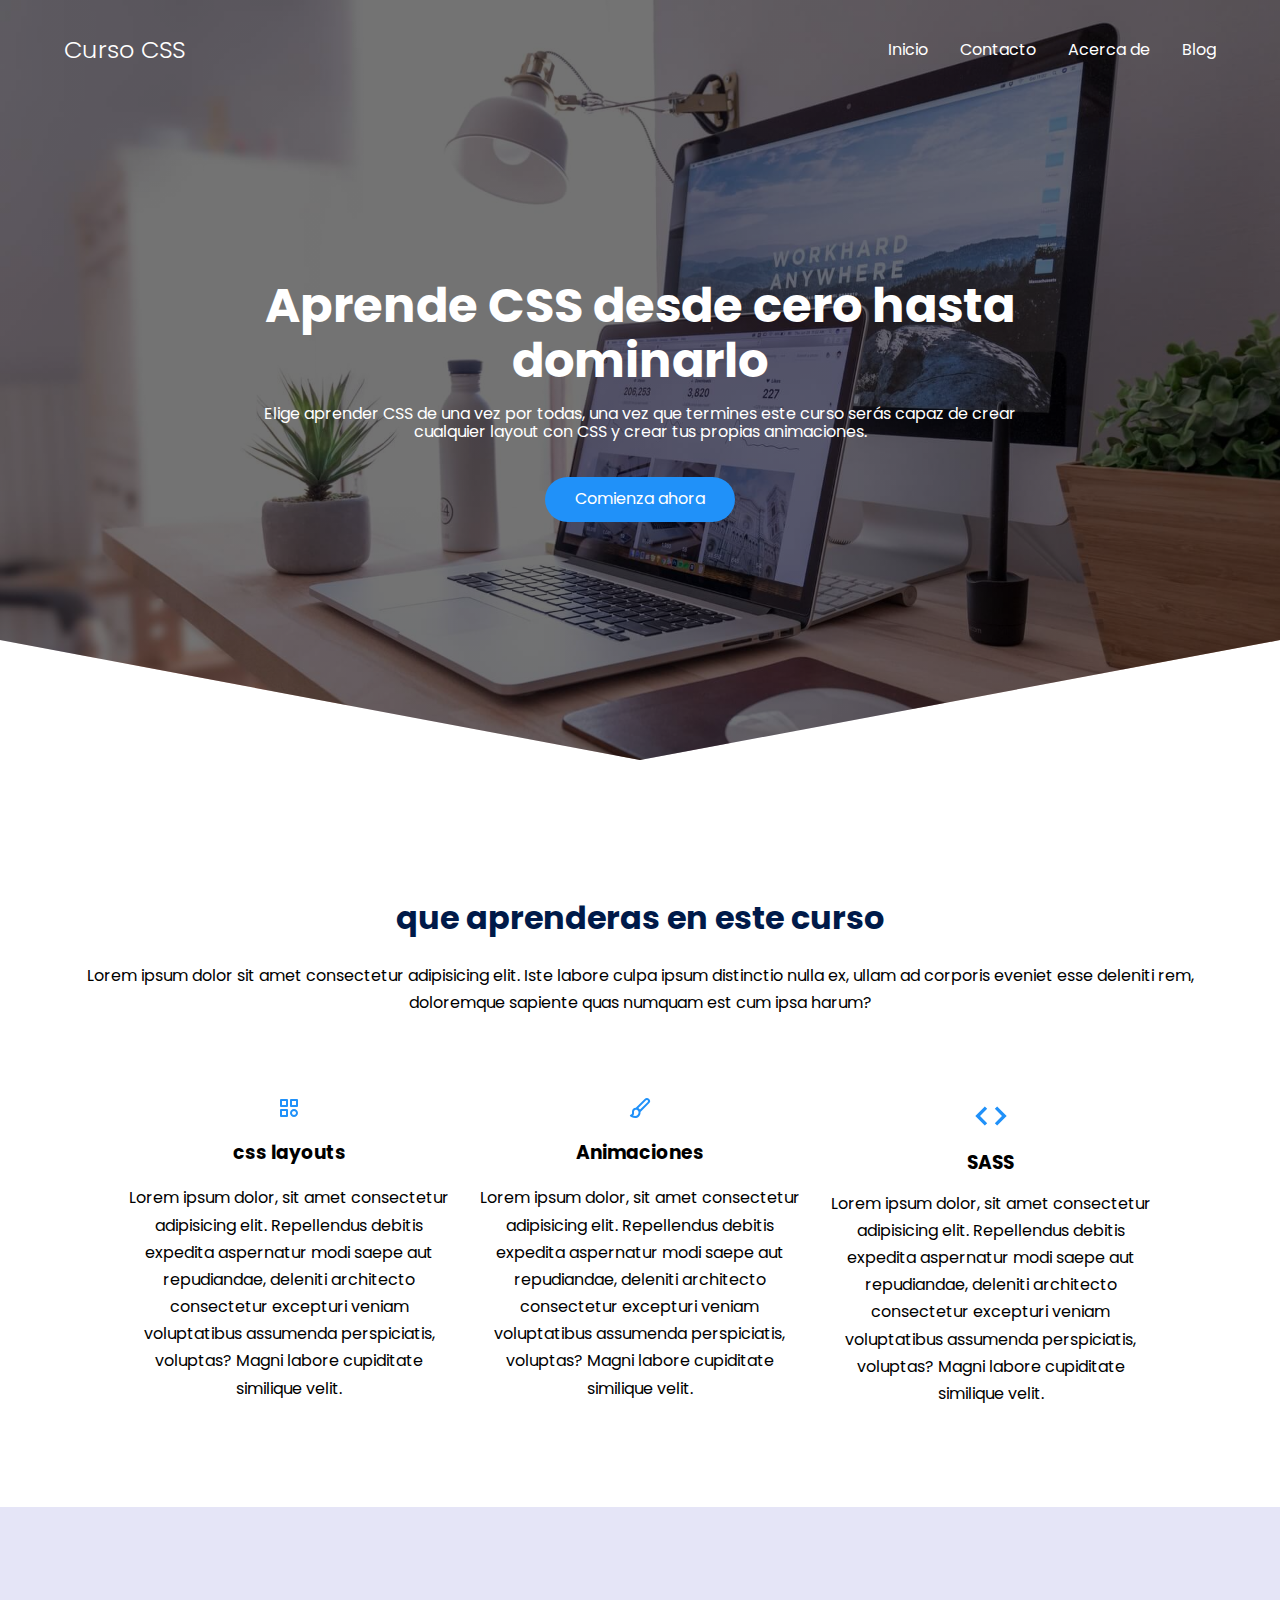
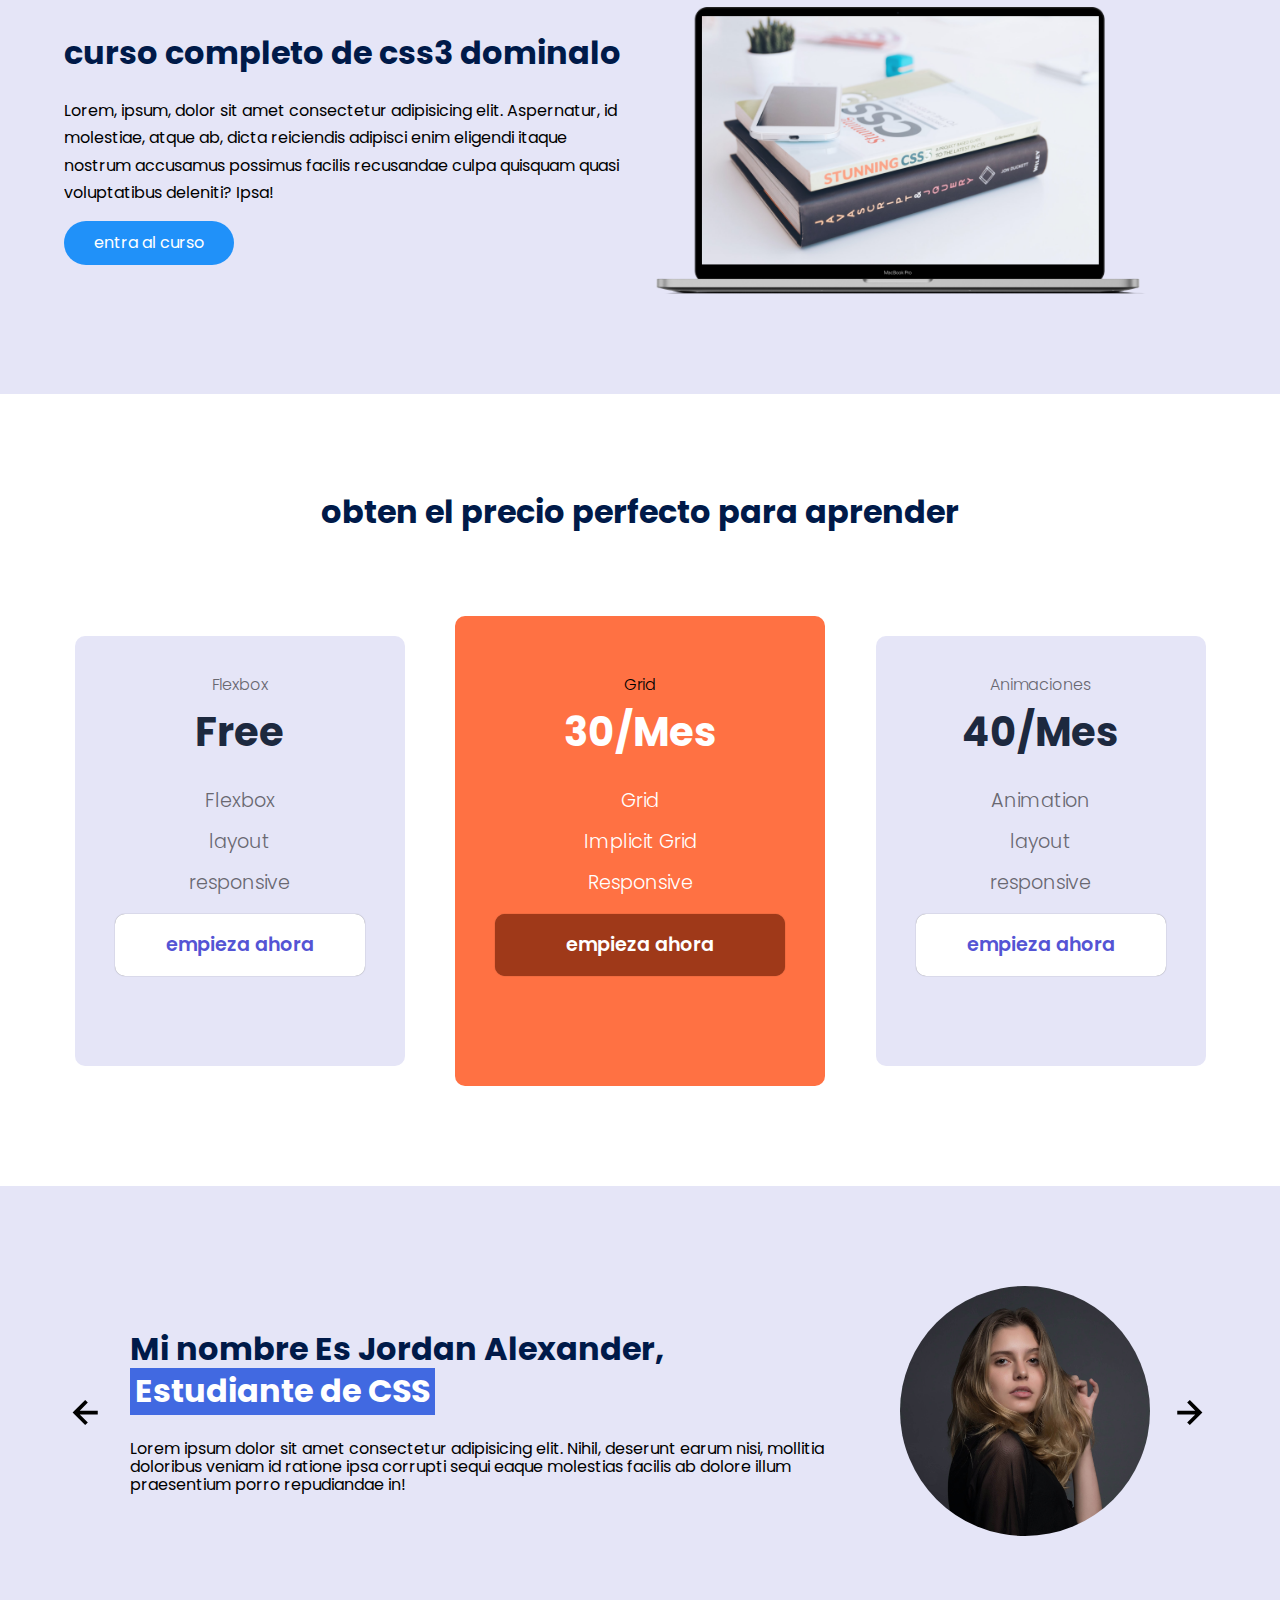
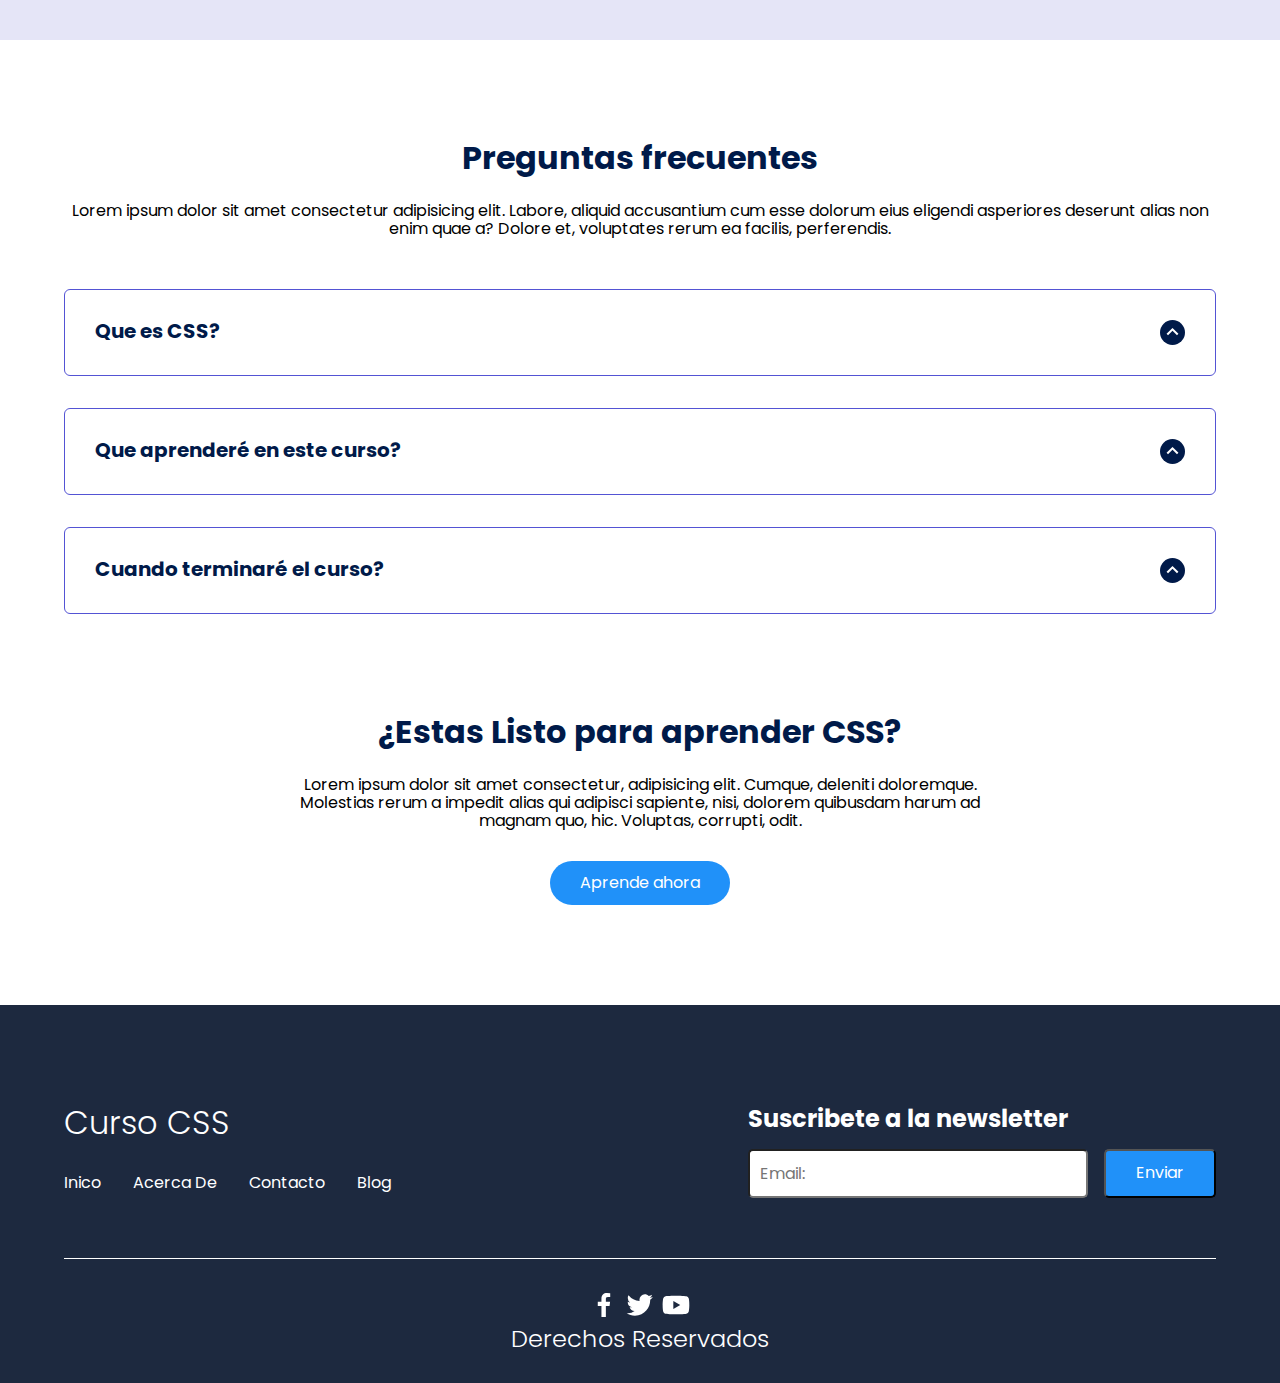
==== CursoCSS/index.html @ 19e4f5ad "Add files via upload" ====
<!DOCTYPE html>
<html lang="en">
<head>
	<meta charset="UTF-8">
	<meta name="viewport" content="width=device-width, initial-scale=1.0">
	<title>Document</title>
	<link rel="stylesheet" href="css/normalize.css">
	<link rel="stylesheet" href="css/styles.css">

	<meta name="theme-color" content="#2091F9">
	<meta name="title" content="Curso CSS">
	<meta name="description" content="Entra y aprende CSS desde 0">
</head>
<body>
	
	<header class="hero">
		
		<nav class="nav container">
			<div class="nav_logo">
				<h2 class="nav_title">Curso CSS</h2>
			</div>
			<ul class="nav_ul nav_ul-menu">
				<li class="nav_item"><a href="#" class="nav_link">Inicio</a></li>
				<li class="nav_item"><a href="#" class="nav_link">Contacto</a></li>
				<li class="nav_item"><a href="#" class="nav_link">Acerca de</a></li>
				<li class="nav_item"><a href="#" class="nav_link">Blog</a></li>
				<img src="images/close.svg" alt="close" class="nav_close">
			</ul>
			<div class="nav_menu">
				<img class="nav_img" src="images/menu.svg" alt="">
			</div>
		</nav> 

		<section class="hero_container container">
			<h1 class="hero_title">Aprende CSS desde cero hasta dominarlo</h1>
			<p class="hero_para">Elige aprender CSS de una vez por todas, una vez que termines este curso serás capaz de crear cualquier layout con CSS y crear tus propias animaciones.</p>
			<a href="#" class="cta">Comienza ahora</a>
		</section>
	</header>

	<main>
		<section class="container about">
			<h2 class="subtitle">que aprenderas en este curso</h2>
			<p class="about_para">Lorem ipsum dolor sit amet consectetur adipisicing elit. Iste labore culpa ipsum distinctio nulla ex, ullam ad corporis eveniet esse deleniti rem, doloremque sapiente quas numquam est cum ipsa harum?</p>
			<div class="about_main">
				<article class="about_element">
					<img src="./images/shapes.svg" alt="" class="about-icon">
					<h3 class="about_title">css layouts</h3>
					<p class="about_para">Lorem ipsum dolor, sit amet consectetur adipisicing elit. Repellendus debitis expedita aspernatur modi saepe aut repudiandae, deleniti architecto consectetur excepturi veniam voluptatibus assumenda perspiciatis, voluptas? Magni labore cupiditate similique velit.</p>
				</article>
				<article class="about_element">
					<img src="./images/paint.svg" alt="" class="about-icon">
					<h3 class="about_title">Animaciones</h3>
					<p class="about_para">Lorem ipsum dolor, sit amet consectetur adipisicing elit. Repellendus debitis expedita aspernatur modi saepe aut repudiandae, deleniti architecto consectetur excepturi veniam voluptatibus assumenda perspiciatis, voluptas? Magni labore cupiditate similique velit.</p>
				</article>
				<article class="about_element">
					<img src="./images/code.svg" alt="" class="about_icon">
					<h3 class="about_title">SASS</h3>
					<p class="about_para">Lorem ipsum dolor, sit amet consectetur adipisicing elit. Repellendus debitis expedita aspernatur modi saepe aut repudiandae, deleniti architecto consectetur excepturi veniam voluptatibus assumenda perspiciatis, voluptas? Magni labore cupiditate similique velit.</p>
				</article>
			</div>
		</section>

		<section class="knowledge">
			<div class="container knowledge_container">
				<div class="knowledge_text">
					<h2 class="subtitle">curso completo de css3 dominalo</h2>
					<p class="knowledge_para">Lorem, ipsum, dolor sit amet consectetur adipisicing elit. Aspernatur, id molestiae, atque ab, dicta reiciendis adipisci enim eligendi itaque nostrum accusamus possimus facilis recusandae culpa quisquam quasi voluptatibus deleniti? Ipsa!</p>
					<a href="#" class="cta">entra al curso</a>
				</div>
				<figure class="knowledge_figure">
					<img src="images/macbook.png" alt="" class="knowledge_img">
				</figure>
			</div>
		</section>

		<section class="price container">
			<h2 class="subtitle">obten el precio perfecto para aprender</h2>
			<div class="price_table">

				<div class="price_element">
					<p class="price_name">Flexbox</p>
					<h3 class="price_price">Free</h3>

					<div class="price_items">
						<p class="price_features">Flexbox</p>
						<p class="price_features">layout</p>
						<p class="price_features">responsive</p>
						<a href="" class="price_cta">empieza ahora</a>
					</div>
				</div>

				<div class="price_element price_element-best">
					<p class="price_name">Grid</p>
					<h3 class="price_price">30/Mes</h3>

					<div class="price_items">
						<p class="price_features">Grid</p>
						<p class="price_features">Implicit Grid</p>
						<p class="price_features">Responsive</p>
						<a href="" class="price_cta">empieza ahora</a>
					</div>
				</div>

				<div class="price_element">
					<p class="price_name">Animaciones</p>
					<h3 class="price_price">40/Mes</h3>

					<div class="price_items">
						<p class="price_features">Animation</p>
						<p class="price_features">layout</p>
						<p class="price_features">responsive</p>
						<a href="" class="price_cta">empieza ahora</a>
					</div>
				</div>
			</div>
		</section>

		<section class="testimony_wr">
			<div class="testimony_container container">
				<img src="images/leftarrow.svg" alt="" class="testimony_arrow" id="prev">

				<section class="testimony testimony-show" data-id="1">
					<div class="testimony_text">
						<h2 class="subtitle">Mi nombre Es Jordan Alexander, <span class="testimony_course">Estudiante de CSS</span></h2>
						<p class="testimony_review">Lorem ipsum dolor sit amet consectetur adipisicing elit. Nihil, deserunt earum nisi, mollitia doloribus veniam id ratione ipsa corrupti sequi eaque molestias facilis ab dolore illum praesentium porro repudiandae in!</p>
					</div>
					<figure class="testimony_figure">
						<img src="images/face.jpg" alt="" class="testimony_img">
					</figure>
				</section>

				<section class="testimony" data-id="2">
					<div class="testimony_text">
						<h2 class="subtitle">Mi nombre Es Alexandra Gomez, <span class="testimony_course">Estudiante de CSS</span></h2>
						<p class="testimony_review">Lorem ipsum dolor sit amet consectetur adipisicing elit. Nihil, deserunt earum nisi, mollitia doloribus veniam id ratione ipsa corrupti sequi eaque molestias facilis ab dolore illum praesentium porro repudiandae in!</p>
					</div>
					<figure class="testimony_figure">
						<img src="images/face2.jpg" alt="" class="testimony_img">
					</figure>
				</section>

				<section class="testimony" data-id="3">
					<div class="testimony_text">
						<h2 class="subtitle">Mi nombre Es Alfredo Gutierrez, <span class="testimony_course">Estudiante de CSS</span></h2>
						<p class="testimony_review">Lorem ipsum dolor sit amet consectetur adipisicing elit. Nihil, deserunt earum nisi, mollitia doloribus veniam id ratione ipsa corrupti sequi eaque molestias facilis ab dolore illum praesentium porro repudiandae in!</p>
					</div>
					<figure class="testimony_figure">
						<img src="images/face3.jpg" alt="" class="testimony_img">
					</figure>
				</section>

				<img src="images/rightarrow.svg" alt="" class="testimony_arrow" id="next">
			</div>
		</section>

		<section class="faq container">
			<h2 class="subtitle">Preguntas frecuentes</h2>
			<p class="faq_para">Lorem ipsum dolor sit amet consectetur adipisicing elit. Labore, aliquid accusantium cum esse dolorum eius eligendi asperiores deserunt alias non enim quae a? Dolore et, voluptates rerum ea facilis, perferendis.</p>

			<section class="questions_container">

				<article class="question_padding">
					<div class="question">
						<h3 class="question_title">Que es CSS?
							<span class="question_arrow"><img src="images/arrow.svg" alt="" class="question_img"></span>
						</h3>
						<p class="question_show">Lorem ipsum, dolor sit amet consectetur adipisicing, elit. Necessitatibus labore, quis, assumenda laboriosam porro fuga nam, nihil, consectetur numquam vel quae. Sapiente ipsa, corrupti excepturi nisi magnam aperiam adipisci vel. Lorem ipsum dolor sit, amet consectetur adipisicing elit. Distinctio repudiandae accusamus reprehenderit illum provident voluptatem ducimus? Necessitatibus labore quae mollitia, cum, laboriosam voluptatum, autem minima eaque tempore, vel quisquam dolor.</p>
					</div>
				</article>
				<article class="question_padding">
					<div class="question">
						<h3 class="question_title">Que aprenderé en este curso?
							<span class="question_arrow"><img src="images/arrow.svg" alt="" class="question_img"></span>
						</h3>
						<p class="question_show">Lorem ipsum, dolor sit amet consectetur adipisicing, elit. Necessitatibus labore, quis, assumenda laboriosam porro fuga nam, nihil, consectetur numquam vel quae. Sapiente ipsa, corrupti excepturi nisi magnam aperiam adipisci vel. Lorem ipsum dolor sit, amet consectetur adipisicing elit. Distinctio repudiandae accusamus reprehenderit illum provident voluptatem ducimus? Necessitatibus labore quae mollitia, cum, laboriosam voluptatum, autem minima eaque tempore, vel quisquam dolor.</p>
					</div>
				</article>
				<article class="question_padding">
					<div class="question">
						<h3 class="question_title">Cuando terminaré el curso?
							<span class="question_arrow"><img src="images/arrow.svg" alt="" class="question_img"></span>
						</h3>
						<p class="question_show">Lorem ipsum, dolor sit amet consectetur adipisicing, elit. Necessitatibus labore, quis, assumenda laboriosam porro fuga nam, nihil, consectetur numquam vel quae. Sapiente ipsa, corrupti excepturi nisi magnam aperiam adipisci vel. Lorem ipsum dolor sit, amet consectetur adipisicing elit. Distinctio repudiandae accusamus reprehenderit illum provident voluptatem ducimus? Necessitatibus labore quae mollitia, cum, laboriosam voluptatum, autem minima eaque tempore, vel quisquam dolor.</p>
					</div>
				</article>
			</section>

			<section class="start_container">
				<h2 class="subtitle">¿Estas Listo para aprender CSS?</h2>
				<p class="start_para">Lorem ipsum dolor sit amet consectetur, adipisicing elit. Cumque, deleniti doloremque. Molestias rerum a impedit alias qui adipisci sapiente, nisi, dolorem quibusdam harum ad magnam quo, hic. Voluptas, corrupti, odit.</p>
				<a href="#" class="cta">Aprende ahora</a>
			</section>
		</section>
	</main>

	<footer class="wr footer">
		<section class="footer_m1 container">
			<nav class="nav nav-footer">
				<h2 class="footer_title">Curso CSS</h2>
				<ul class="nav_ul nav_ul-footer">
					<li class="nav_item"><a href="#" class="nav_link">Inico</a></li>
					<li class="nav_item"><a href="#" class="nav_link">Acerca De</a></li>
					<li class="nav_item"><a href="#" class="nav_link">Contacto</a></li>
					<li class="nav_item"><a href="#" class="nav_link">Blog</a></li>
				</ul>
			</nav>
			<form action="" class="footer_form">
				<h2 class="form_title">Suscribete a la newsletter</h2>
				<div class="form_inputs">
					<input type="text" class="form_input" placeholder="Email:">
					<input type="submit" class="cta" value="Enviar">
				</div>
			</form>
		</section>
		<section class="footer_m2 container">
			<div class="footer_social">
                <a href="#" class="footer__icons"><img src="./images/facebook.svg" class="footer__img"></a>
                <a href="#" class="footer__icons"><img src="./images/twitter.svg" class="footer__img"></a>
                <a href="#" class="footer__icons"><img src="./images/youtube.svg" class="footer__img"></a>
			</div>
			<h2 class="footer_copyright">Derechos Reservados</h2>
		</section>
	</footer>

	<script type="text/javascript" src="js/slider.js"></script>
	<script type="text/javascript" src="js/faq.js"></script>
	<script type="text/javascript" src="js/menu.js"></script>
</body>
</html>
---- CursoCSS/css/styles.css ----
/*@import url('https://fonts.googleapis.com/css2?family=Poppins:wght@300;600;800&display=swap');*/
@import url('https://fonts.googleapis.com/css2?family=Poppins:wght@300;400;600;700&display=swap');
/*font-family: 'Poppins', sans-serif;*/

:root {
	--padding-container: 100px 0;
	--color-title: #001A49;
}

body {
	font-family: 'Poppins', sans-serif;
}

.container {
	width: 90%;
	max-width: 1200px;
	margin: 0 auto;
	overflow: hidden;
	padding: var(--padding-container);
}

.wr {
	width: 100%;
}

/*hero */
.hero {
	position: relative;
	display: grid;
	grid-template-rows: 100px 1fr;
	width: 100%;
	height: 100vh;
	min-height: 600px;
	max-height: 800px;
	color: #fff;
} 

.hero::before {
	content: "";
	position: absolute;
	top: 0;
	left:0;
	width: 100%;
	height: 100%;
	background-image: linear-gradient(180deg, #0000008c 0%, #0000008c 100%), url("../images/computer.jpg");
	clip-path: polygon(0 0, 100% 0, 100% 80%, 50% 95%, 0 80%);
	background-size: cover;
	z-index: -1;
}


/* nav */
.nav {
	--padding-container:0;
	height: 100%;
	display: flex;
	align-items: center;
}
.nav_ul {
	display: grid;
	grid-auto-flow: column;
	grid-auto-columns: max-content;
	gap: 2em;
	margin-left: auto;
	padding: 0;
}

.nav_title {
	font-weight: 300;
}
.nav_item {
	list-style: none;
}
.nav_link {
	color: #fff;
	text-decoration: none;
}
.nav_menu {
	margin-left: auto;
	cursor:pointer;
	display: none;
} 
.nav_img {
	display: block;
	width: 30px;
}
.nav_close {
	display: var(--show, none);
}

/*hero container*/

.hero_container {
	max-width: 800px;
	--padding-container: 0;
	display: grid;
	grid-auto-rows: max-content;
	align-content: center;
	gap: 1em;
	padding-bottom: 100px;
	text-align: center;
}
.hero_title {
	font-size: 3rem;
}
.hero_para {
	margin-bottom: 20px;
}

.cta {
	display: inline-block;
	background: #2091f9;
	justify-self: center;
	color:#fff;
	text-decoration: none;
	padding: 13px 30px;
	border-radius: 32px;
}

/*about*/

.about {
	text-align: center;
}
.about_main {
	display: grid;
	padding-top: 80px;
	width: 90%;
	margin: 0 auto;
	gap: 1em;
	overflow: hidden;
	grid-template-columns: repeat(auto-fit, minmax(260px, auto));
}
.subtitle {
	color: var(--color-title);
	font-size: 2rem;
	margin-bottom: 25px;
}
.about_para {
	line-height: 1.7;
}
.about_element {
	display: grid;
	gap:1em;
	justify-items: center;
	overflow: hidden;
	margin: 0 auto;
	overflow: hidden;
}
.about_icon {
	width: 40px;
}

/*knowledge*/

.knowledge_container {
	display: grid;
	grid-template-columns: 1fr 1fr;
	gap: 1em;
	align-items: center;
}

.knowledge {
	background-color: #e5e5f7;
/*	opacity: 0.8;*/
/*	background-image:  radial-gradient(#444cf7 0.5px, transparent 0.5px), radial-gradient(#444cf7 0.5px, #e5e5f7 0.5px);*/
	background-size: 20px 20px;
	background-position: 0 0,10px 10px;
	overflow: hidden;
}

.knowledge_figure {
	max-width: 500px;
}
.knowledge_img {
	width: 100%;
	display: block;
}
.knowledge_para {
	line-height: 1.7;
	margin-bottom: 15px;
}

/*price*/

.price {
	text-align: center;
}
.price_table {
	padding-top: 60px ;
	display: flex;
	flex-wrap: wrap;
	gap: 2.5em;
	justify-content: space-evenly;
	align-items: center;
}
.price_element {
	background-color: #e5e5f7;
	text-align: center;
	border-radius: 10px;
	width: 330px;
	padding: 40px;
	--color-plan: #696871;
	--color-price: #1d293f;
	--bg-cta: #fff;
	--color-cta: #5454d4;
	--color-items: #696871;
}
.price_element-best {
	width: 370px;
	padding: 60px 40px;
	background-color: #ff7143;
	--color-plan: rgb(255 255 255 / 7 5%);
	--color-price: #fff;
	--bg-cta: #9f3919;
	--color-cta: #fff;
	--color-items: #fff;
}

.price_name {
	color: var(--color-plan);
	margin-bottom: 15px;
	font-weight: 300;
}

.price_price {
	font-size: 2.5rem;
	color: var(--color-price);
}

.price_items {
	margin-top: 35px;
	display: grid;
	gap:1em;
	font-weight: 300;
	font-size: 1.2rem;
	margin-bottom: 50px;
	color:var(--color-items);
}

.price_cta {
	background-color: var(--bg-cta);
	display: block;
	padding: 20px 0;
	border-radius: 10px;
	text-decoration: none;
	font-weight: 600;
	color: var(--color-cta);
	box-shadow: 0 0 1px rgba(0, 0, 0, .5);
}

/*---  testimony_wr */

.testimony_wr {
	background-color: #e5e5f7;
	width: 100%;
}

.testimony_container {
	display: grid;
	grid-template-columns: 50px 1fr 50px;
	align-items: center;
	gap: 1em;
}

.testimony {
	display: grid; 
	grid-template-columns: 1fr max-content;
	justify-content: space-between;
	align-items: center;
	gap: 2em;
	grid-column: 2/3;
	grid-row: 1/2;
	opacity: 0;
	pointer-events: none;
}
.testimony-show {
	pointer-events: unset;
	opacity: 1;
	transition: opacity 1.5s ease-in-out;
}
.testimony_text {
	max-width: 700px;
}
.testimony_review {

}
.testimony_course {
	display: inline-block;
	width: fit-content;
	color: #fff;
	padding: 5px;
	background-color: royalblue;
}

.testimony_figure {
	max-width: 250px;
}
.testimony_img {
	width: 100%;
	object-fit: cover;
	object-position: 50% 30%;
	aspect-ratio: 1/1;
	border-radius: 50%;
}

.testimony_arrow {
	width: 90%;
	cursor: pointer ;
}

/*questions*/

.faq  {
	text-align: center;
}


.questions_container {
	display: grid;
	gap: 2em;
	padding-top: 50px;
	padding-bottom: 100px;
}

.question {
/*	display: flex;
	flex-direction: column;
	gap: 2em;*/
	padding: 0 30px 0;
	overflow: hidden;
}

.question_padding {
	padding: 0;
	transition: padding .2s;
	border: 1px solid #5454D4;
	border-radius: 6px;
}
.question_padding-add {
	padding-bottom: 40px;
}

.question_title {
	text-align: left;
	display: flex;
	font-size: 20px;
	padding: 30px 0 30px;
	cursor: pointer;
	color: var(--color-title);
	justify-content: space-between;
}
.question_arrow {
	cursor: pointer;
	display: inline-block;
	width: 25px;
	height: 25px;
	background-color: var(--color-title);
	border-radius: 50%;
	aspect-ratio: 1/1;
	transition: transform .2s;
}
.question_arrow-rotate {
	transform: rotate(180deg);
	transition: transform .2s;
}
.question_arrow img {
	width: 100%;
}

.question_show {
  text-align: left;
  height: 0;
  transition: height .3s;
}

.start_para {
	width: 60%;
	margin: 0 auto;
	margin-bottom: 0px;
	margin-bottom: 30px;
}




/*footer*/
.footer {
	background-color: #1D293F;
	color: #fff;
}

.footer_m1 {
	display: flex;
	justify-content: space-between;
	border-bottom: 1px solid #fff;
	padding-bottom: 60px;
}
.nav-footer {
	display: flex;
	flex-direction: column;
	align-items: start;
	gap:2em;
}
.footer_title {
	font-size: 2em;
	font-weight: 300;
}
.nav_ul-footer {
	margin: 0;
}
.footer_form {
	display: flex;
	gap: 1em;
	flex-direction: column;
}
.form_inputs {
	display: flex;
	gap:1em;
}
.form_input {
	height: 100%;
	padding: 10px;
}
.form_inputs * {
	border-radius: 5px !important;
}

.footer_m2 {
	display: flex;
	flex-direction: column;
	align-items: center;
	--padding-container: 30px;
	padding: var(--padding-container);
}
.footer_social a img {
	width: 2em;
}
.footer_copyright {
	font-weight: 300;
}

@media (max-width:900px) {
	.footer_m1 {
		flex-direction: column;
		gap: 5em;
	}
}





/*medias*/
@media (max-width:800px) {
	.hero_title {
		font-size: 2.5rem;
	}

	.nav_ul-menu {
		display: flex;
		justify-content: space-evenly;
		align-items: center;
		flex-direction: column;
		position: fixed;
		background-color: #000;
		top: 0;
		left: 0;
		height: 100%;
		width: 100%;
		z-index: 100;
		opacity: 0;
		pointer-events: none;
		transition: .7s opacity;
		transition: opacity .7s;
		--show: block;
	}
	.nav_ul-menu-show {
		opacity: 1 !important;
		pointer-events: unset !important;
		transition: opacity .7s !important;
	}
	.nav_item {
		text-align: center;
		display: block;
	}
	.nav_ul-menu a {
		width: 100%;
		text-align: center;
		font-size: 20px;
	}
	.nav_menu {
		display: block;
	}
	.nav_close {
		cursor: pointer;
		position: absolute;
		top: 30px;
		right: 30px;
		width: 30px;
	}

	/*	about*/
	.about_element:last-of-type {
		grid-column: 1/-1;
	}

	/*	knowledge*/
	.knowledge_container {
		grid-template-columns: 1fr;
	}
	.knowledge_figure {
		grid-row: 1/2;
		justify-self: center;
	}

	/*	testimony*/
	.testimony {
		grid-template-columns: 1fr;
		justify-items: center;
	}
	.testimony_figure {
		max-width: 200px;
	}

	/*	faq*/
	.start_para {
		width: 80%;
	}

	/*	footer*/
	.nav_ul-footer {
		display: flex;
		flex-wrap: wrap;
		justify-content: space-between;
		gap: 2em;
	}
	.form_input {
		width: 200px;
	}
}

@media (max-width: 600px) {
	.hero_title {
		font-size: 2rem;
	}
	.hero_para {
		font-size: 1rem;
	}
	.subtitle {
		font-size: 1.7rem;
	}
	.price_element {
		width: 90%;
	}

	.testimony_container {
		grid-template-columns: 20px 1fr 20px;
		gap: .9em;
	}
}
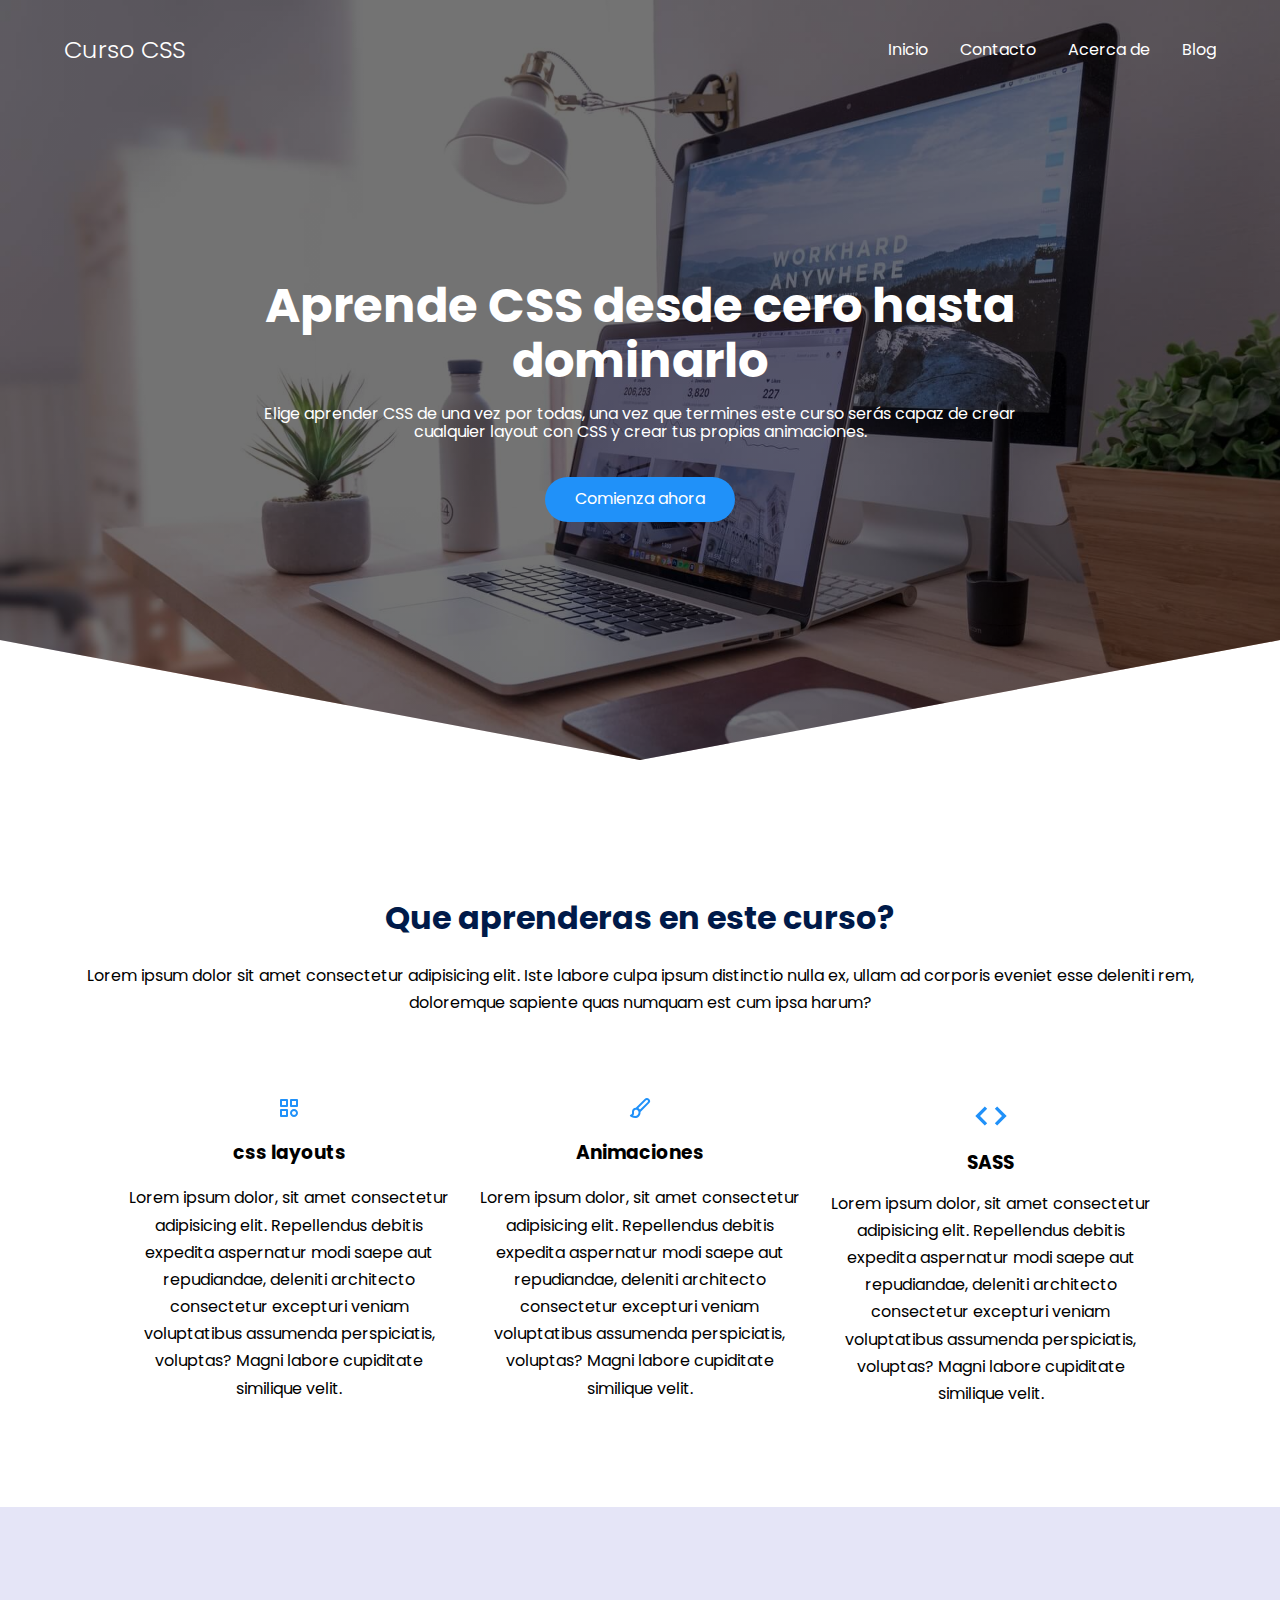
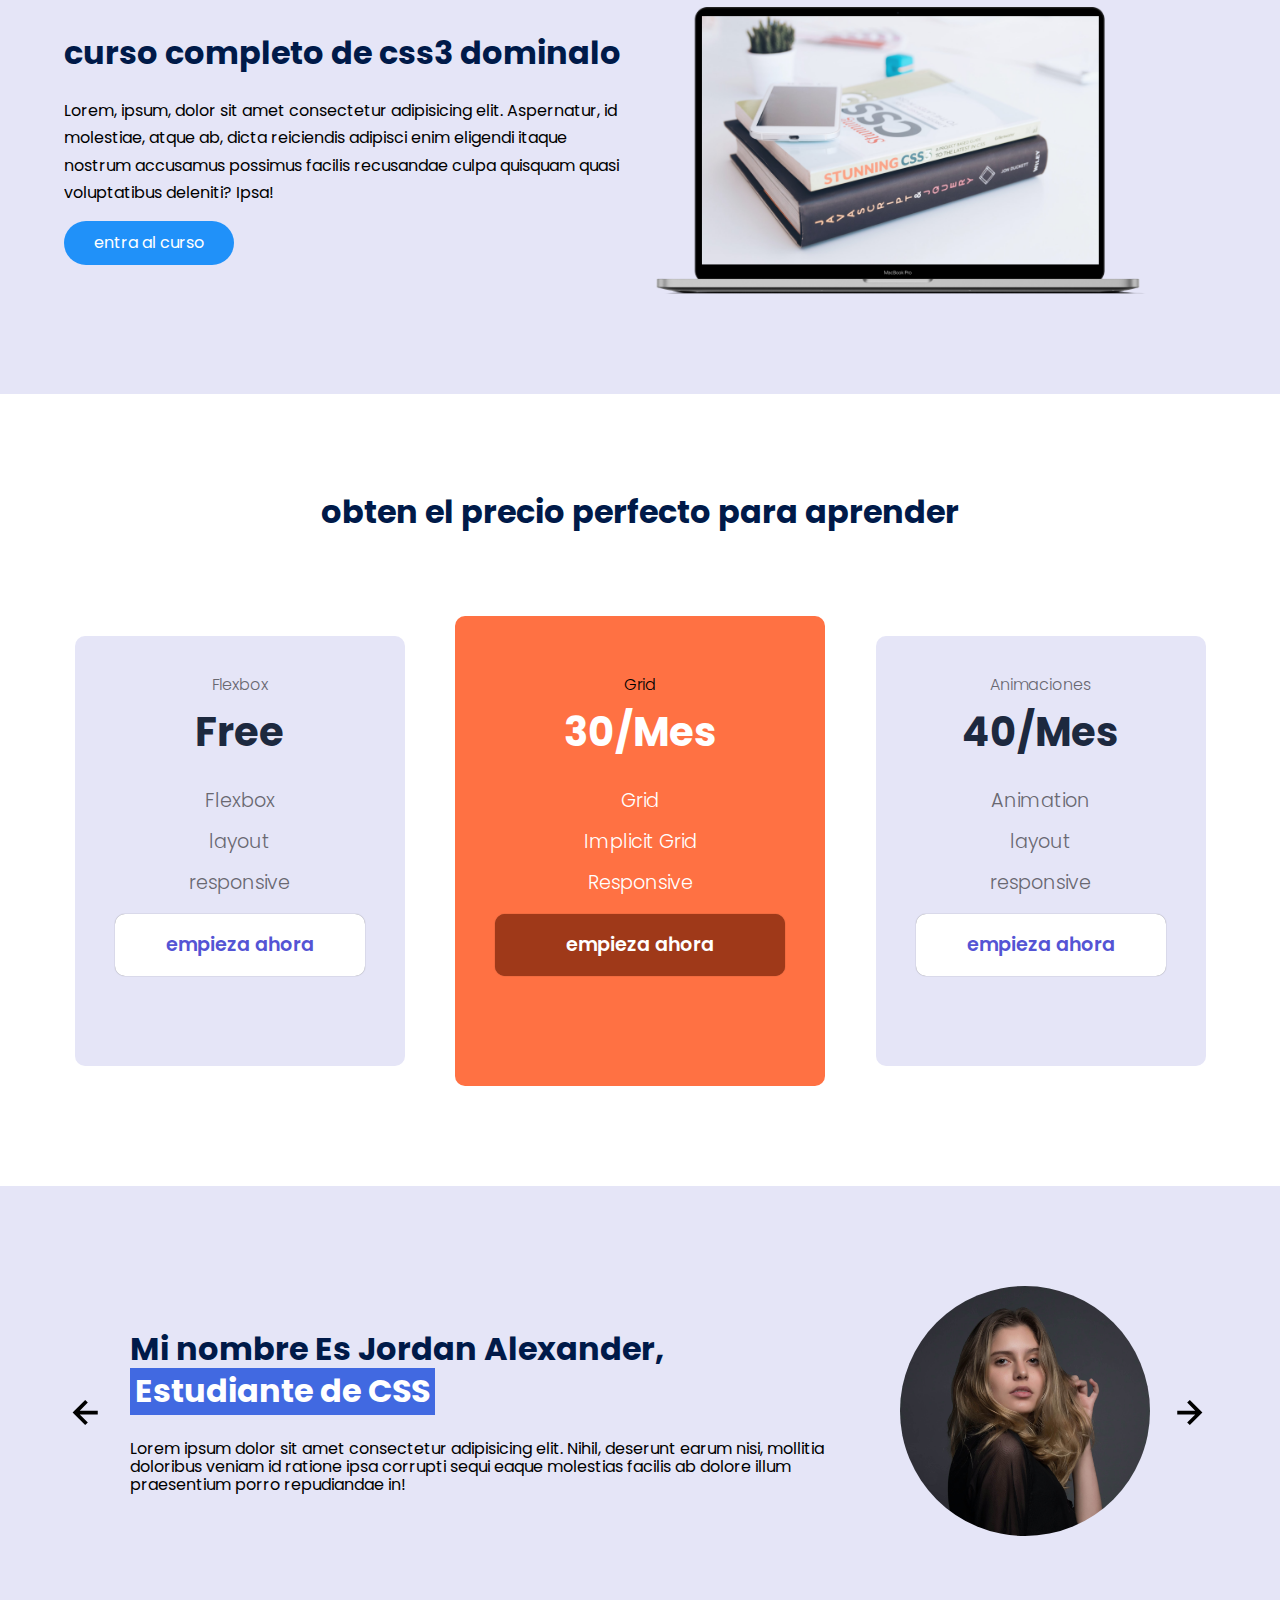
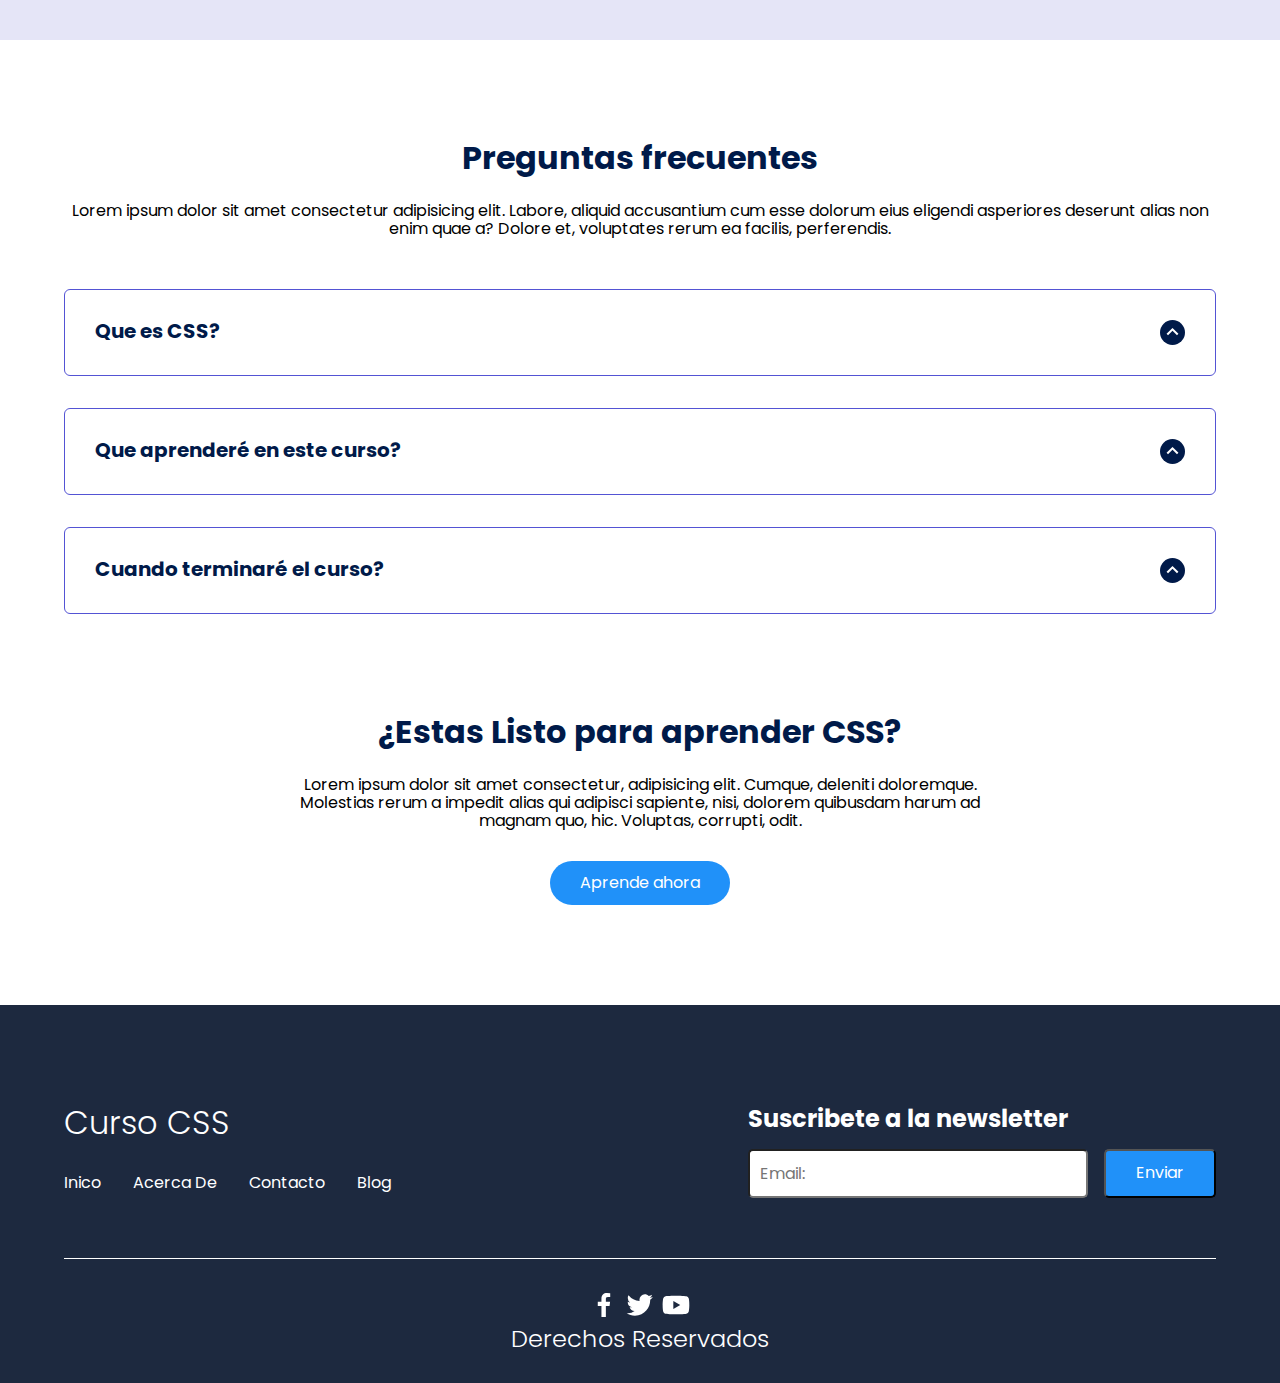
==== commit 63715e7f: "Update index.html" ====
--- a/CursoCSS/index.html
+++ b/CursoCSS/index.html
@@ -3,7 +3,7 @@
 <head>
 	<meta charset="UTF-8">
 	<meta name="viewport" content="width=device-width, initial-scale=1.0">
-	<title>Document</title>
+	<title>Curso CSS</title>
 	<link rel="stylesheet" href="css/normalize.css">
 	<link rel="stylesheet" href="css/styles.css">
 
@@ -40,7 +40,7 @@
 
 	<main>
 		<section class="container about">
-			<h2 class="subtitle">que aprenderas en este curso</h2>
+			<h2 class="subtitle">Que aprenderas en este curso?</h2>
 			<p class="about_para">Lorem ipsum dolor sit amet consectetur adipisicing elit. Iste labore culpa ipsum distinctio nulla ex, ullam ad corporis eveniet esse deleniti rem, doloremque sapiente quas numquam est cum ipsa harum?</p>
 			<div class="about_main">
 				<article class="about_element">
@@ -227,4 +227,4 @@
 	<script type="text/javascript" src="js/faq.js"></script>
 	<script type="text/javascript" src="js/menu.js"></script>
 </body>
-</html>+</html>
